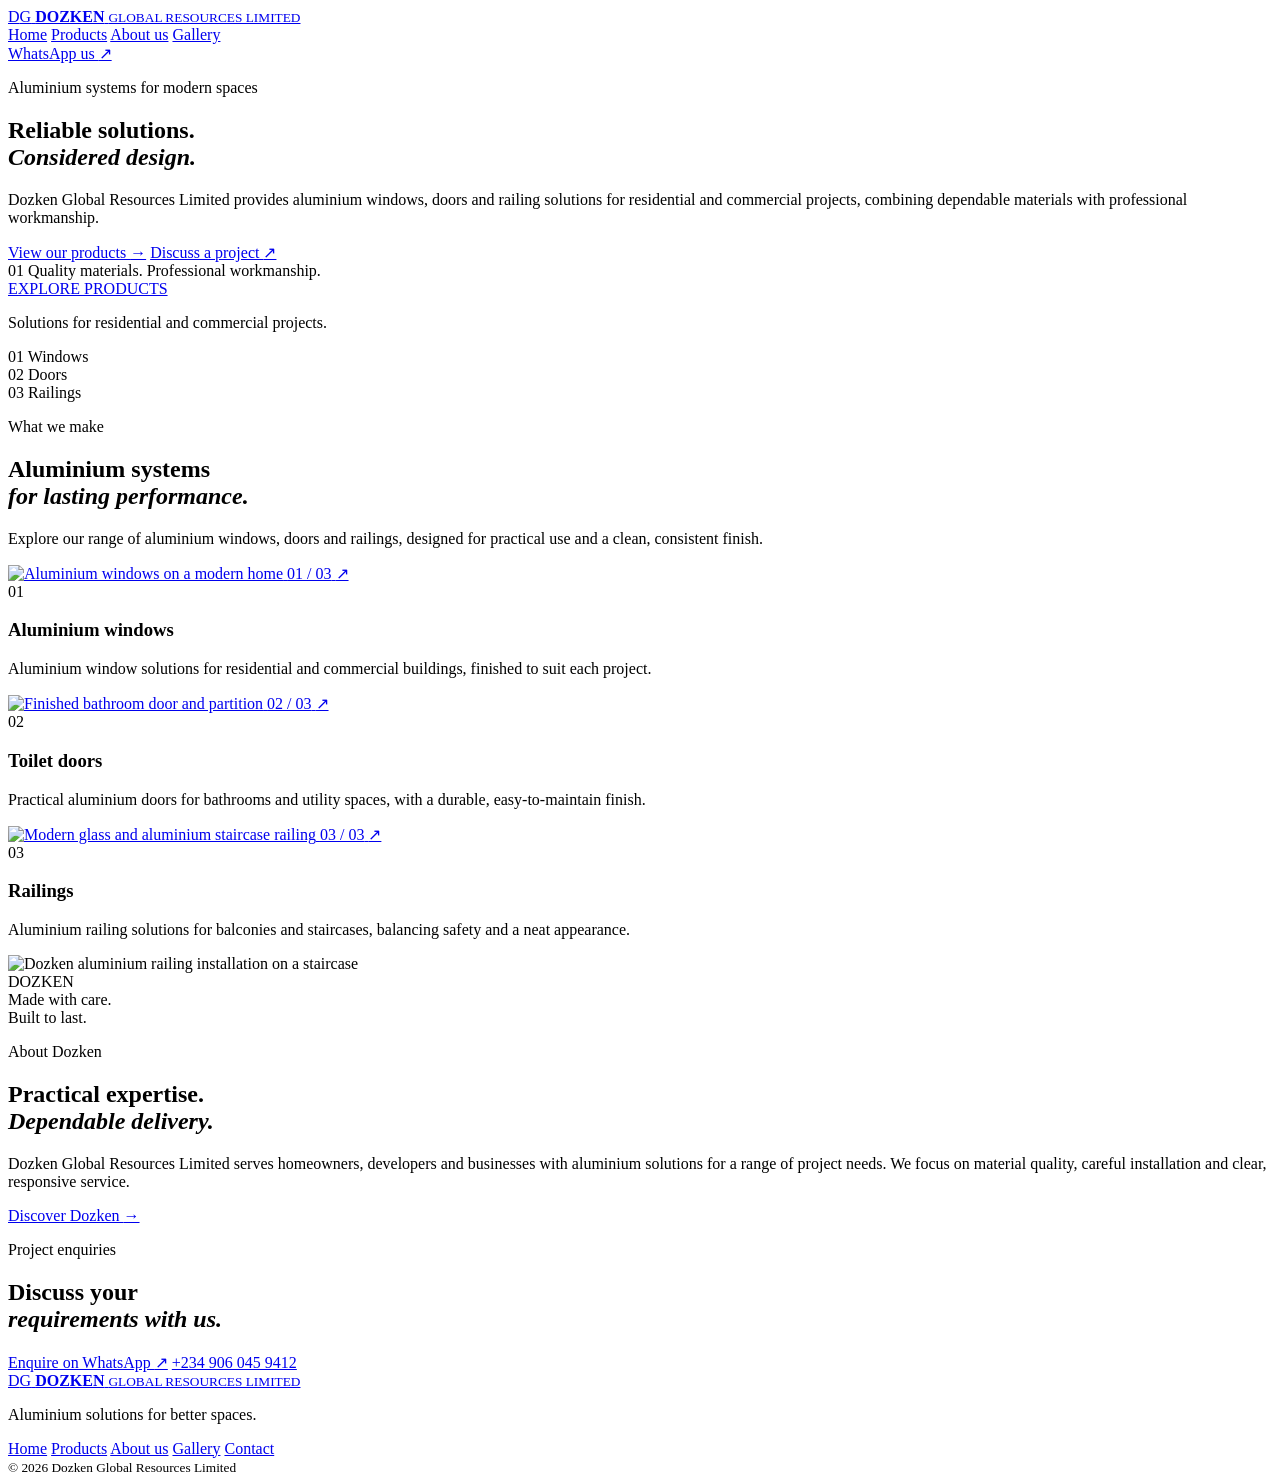
==== index.html @ 95964e06 "Add Dozken website pages" ====
<!DOCTYPE html>
<html lang="en">
<head>
    <meta charset="UTF-8">
    <meta name="viewport" content="width=device-width, initial-scale=1.0">
    <meta name="description" content="Dozken Global Resources Limited provides aluminium windows, doors and railing solutions for residential and commercial projects.">
    <meta name="theme-color" content="#14283b">
    <meta property="og:type" content="website">
    <meta property="og:title" content="Dozken Global Resources Limited | Aluminium Solutions">
    <meta property="og:description" content="Aluminium windows, doors and railing solutions for residential and commercial projects.">
    <title>Dozken Global Resources Limited | Aluminium Solutions</title>
    <link rel="stylesheet" href="prime.css">
</head>
<body>
    <header class="site-header">
        <a class="brand" href="prime.html" aria-label="Dozken Global Resources Limited home">
            <span class="brand-mark">D<span>G</span></span>
            <span class="brand-copy">
                <strong>DOZKEN</strong>
                <small>GLOBAL RESOURCES LIMITED</small>
            </span>
        </a>

        <nav class="main-nav" aria-label="Main navigation">
            <a href="prime.html" aria-current="page">Home</a>
            <a href="products.html">Products</a>
            <a href="about.html">About us</a>
            <a href="gallery.html">Gallery</a>
        </nav>

        <a class="header-cta" href="https://wa.me/2349060459412?text=Hello%20Dozken%20Global%20Resources%20Limited%2C%20I%20would%20like%20to%20make%20an%20enquiry." target="_blank" rel="noopener noreferrer">WhatsApp us <span aria-hidden="true">↗</span></a>
    </header>

    <main>
        <section class="hero" id="home">
            <div class="hero-shade"></div>
            <div class="hero-content">
                <p class="eyebrow"><span></span> Aluminium systems for modern spaces</p>
                <h1>Reliable solutions.<br><em>Considered design.</em></h1>
                <p class="hero-intro">Dozken Global Resources Limited provides aluminium windows, doors and railing solutions for residential and commercial projects, combining dependable materials with professional workmanship.</p>
                <div class="hero-actions">
                    <a class="button button-primary" href="products.html">View our products <span aria-hidden="true">→</span></a>
                    <a class="text-link" href="https://wa.me/2349060459412?text=Hello%20Dozken%20Global%20Resources%20Limited%2C%20I%20would%20like%20to%20discuss%20a%20project." target="_blank" rel="noopener noreferrer">Discuss a project <span aria-hidden="true">↗</span></a>
                </div>
            </div>
            <div class="hero-caption"><span>01</span> Quality materials. Professional workmanship.</div>
            <a class="scroll-cue" href="products.html" aria-label="Explore products"><span></span> EXPLORE PRODUCTS</a>
        </section>

        <section class="intro-strip" aria-label="Our promise">
            <p>Solutions for residential and commercial projects.</p>
            <div><span>01</span> Windows</div>
            <div><span>02</span> Doors</div>
            <div><span>03</span> Railings</div>
        </section>

        <section class="products section-wrap" id="products">
            <div class="section-heading">
                <div>
                    <p class="eyebrow dark-eyebrow"><span></span> What we make</p>
                    <h2>Aluminium systems<br><em>for lasting performance.</em></h2>
                </div>
                <p class="section-intro">Explore our range of aluminium windows, doors and railings, designed for practical use and a clean, consistent finish.</p>
            </div>

            <div class="product-grid">
                <article class="product-card">
                    <a class="product-image" href="products.html" aria-label="Explore aluminium windows">
                        <img src="img/dozken-logo-18.jpg" alt="Aluminium windows on a modern home">
                        <span class="image-number">01 / 03</span>
                        <span class="image-arrow" aria-hidden="true">↗</span>
                    </a>
                    <div class="product-info">
                        <div><span class="product-index">01</span><h3>Aluminium windows</h3></div>
                        <p>Aluminium window solutions for residential and commercial buildings, finished to suit each project.</p>
                    </div>
                </article>

                <article class="product-card">
                    <a class="product-image" href="products.html" aria-label="Explore toilet doors">
                        <img src="img/dozken-logo-33.jpg" alt="Finished bathroom door and partition">
                        <span class="image-number">02 / 03</span>
                        <span class="image-arrow" aria-hidden="true">↗</span>
                    </a>
                    <div class="product-info">
                        <div><span class="product-index">02</span><h3>Toilet doors</h3></div>
                        <p>Practical aluminium doors for bathrooms and utility spaces, with a durable, easy-to-maintain finish.</p>
                    </div>
                </article>

                <article class="product-card">
                    <a class="product-image" href="products.html" aria-label="Explore aluminium railings">
                        <img src="img/dozken-logo-31.jpg" alt="Modern glass and aluminium staircase railing">
                        <span class="image-number">03 / 03</span>
                        <span class="image-arrow" aria-hidden="true">↗</span>
                    </a>
                    <div class="product-info">
                        <div><span class="product-index">03</span><h3>Railings</h3></div>
                        <p>Aluminium railing solutions for balconies and staircases, balancing safety and a neat appearance.</p>
                    </div>
                </article>
            </div>
        </section>

        <section class="about">
            <div class="about-image">
                <img src="img/staircase-with-dozken-logo-upper-right.jpg" alt="Dozken aluminium railing installation on a staircase">
                <div class="image-note"><span>DOZKEN</span><br>Made with care.<br>Built to last.</div>
            </div>
            <div class="about-copy">
                <p class="eyebrow"><span></span> About Dozken</p>
                <h2>Practical expertise.<br><em>Dependable delivery.</em></h2>
                <p>Dozken Global Resources Limited serves homeowners, developers and businesses with aluminium solutions for a range of project needs. We focus on material quality, careful installation and clear, responsive service.</p>
                <a class="button button-outline" href="about.html">Discover Dozken <span aria-hidden="true">→</span></a>
            </div>
        </section>

        <section class="contact-band">
            <div>
                <p class="eyebrow"><span></span> Project enquiries</p>
                <h2>Discuss your<br><em>requirements with us.</em></h2>
            </div>
            <div class="contact-actions">
                <a class="button button-whatsapp" href="https://wa.me/2349060459412?text=Hello%20Dozken%20Global%20Resources%20Limited%2C%20I%20would%20like%20to%20make%20an%20enquiry." target="_blank" rel="noopener noreferrer">Enquire on WhatsApp <span aria-hidden="true">↗</span></a>
                <a class="contact-phone" href="tel:+2349060459412">+234 906 045 9412</a>
            </div>
        </section>
    </main>

    <footer class="site-footer">
        <a class="brand footer-brand" href="prime.html">
            <span class="brand-mark">D<span>G</span></span>
            <span class="brand-copy">
                <strong>DOZKEN</strong>
                <small>GLOBAL RESOURCES LIMITED</small>
            </span>
        </a>
        <p>Aluminium solutions for better spaces.</p>
        <nav aria-label="Footer navigation">
            <a href="prime.html">Home</a>
            <a href="products.html">Products</a>
            <a href="about.html">About us</a>
            <a href="gallery.html">Gallery</a>
            <a href="contact.html">Contact</a>
        </nav>
        <small class="copyright">© 2026 Dozken Global Resources Limited</small>
    </footer>
</body>
</html>
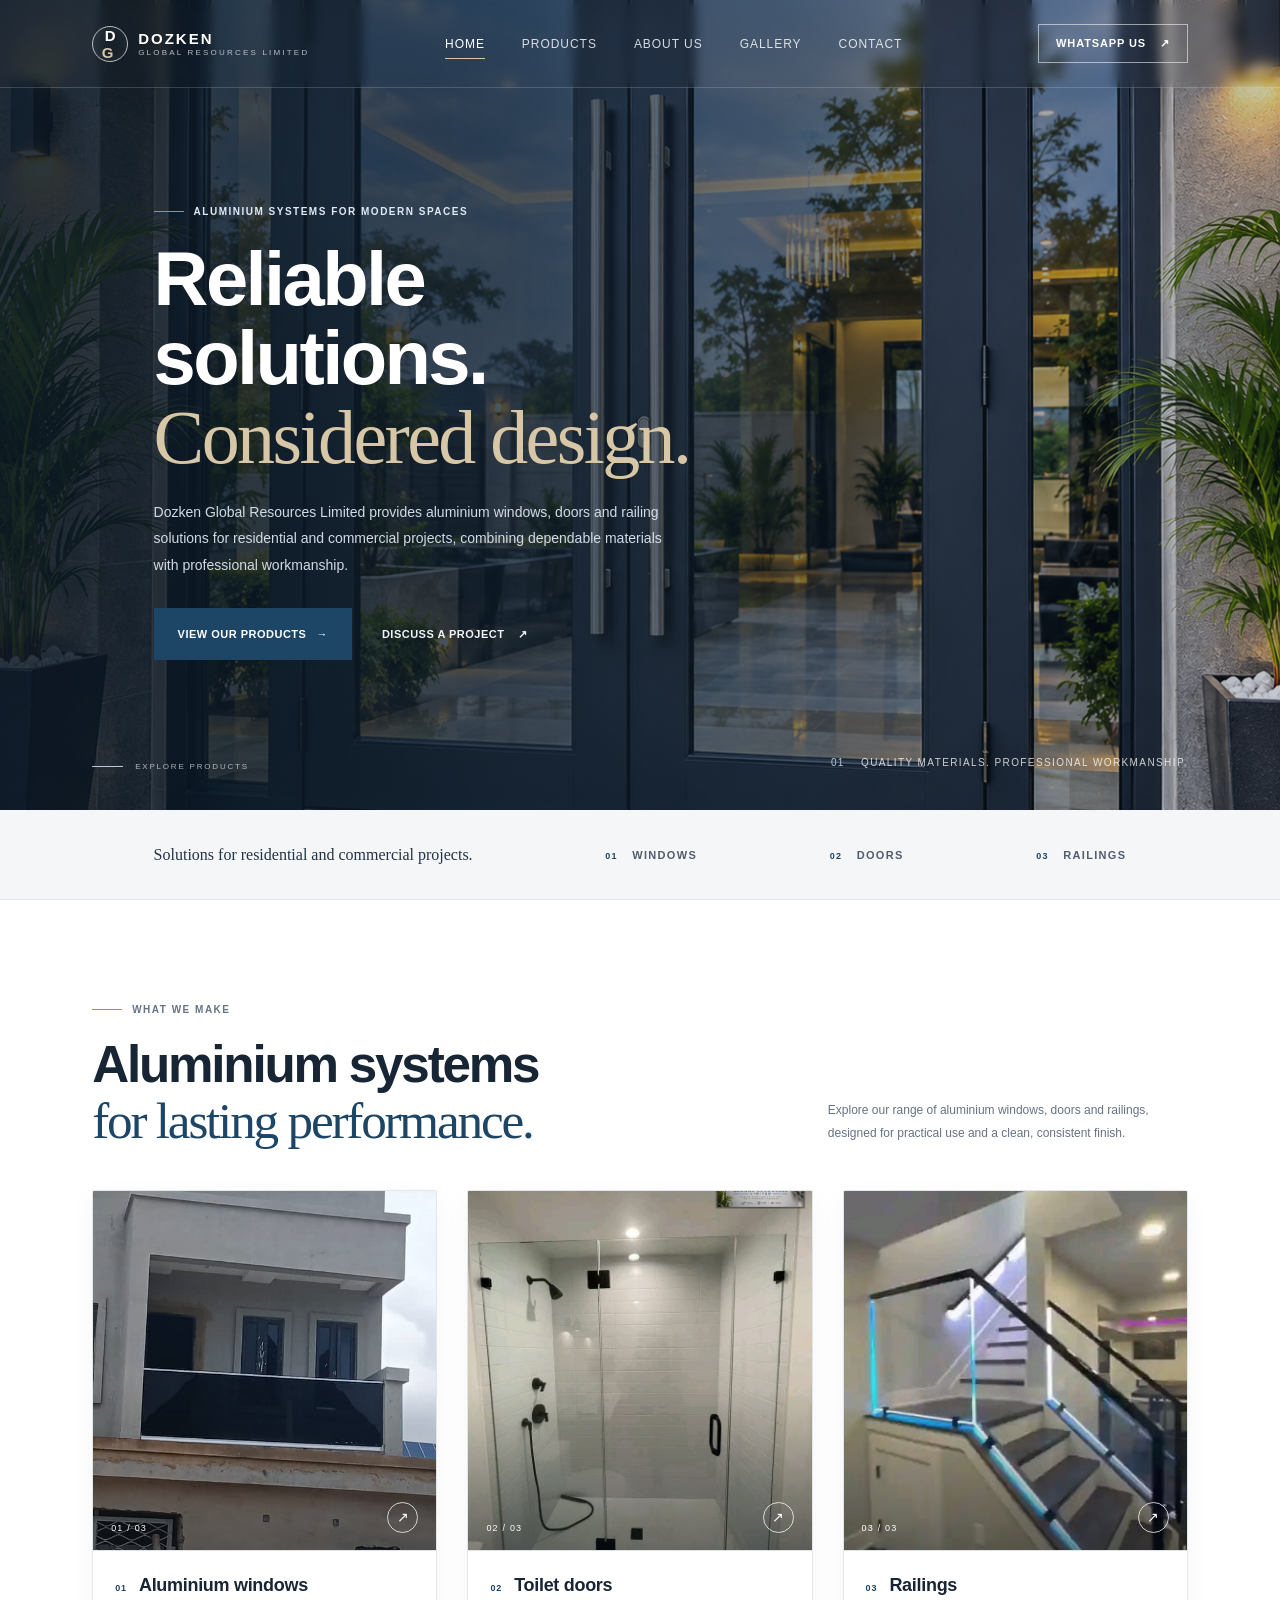
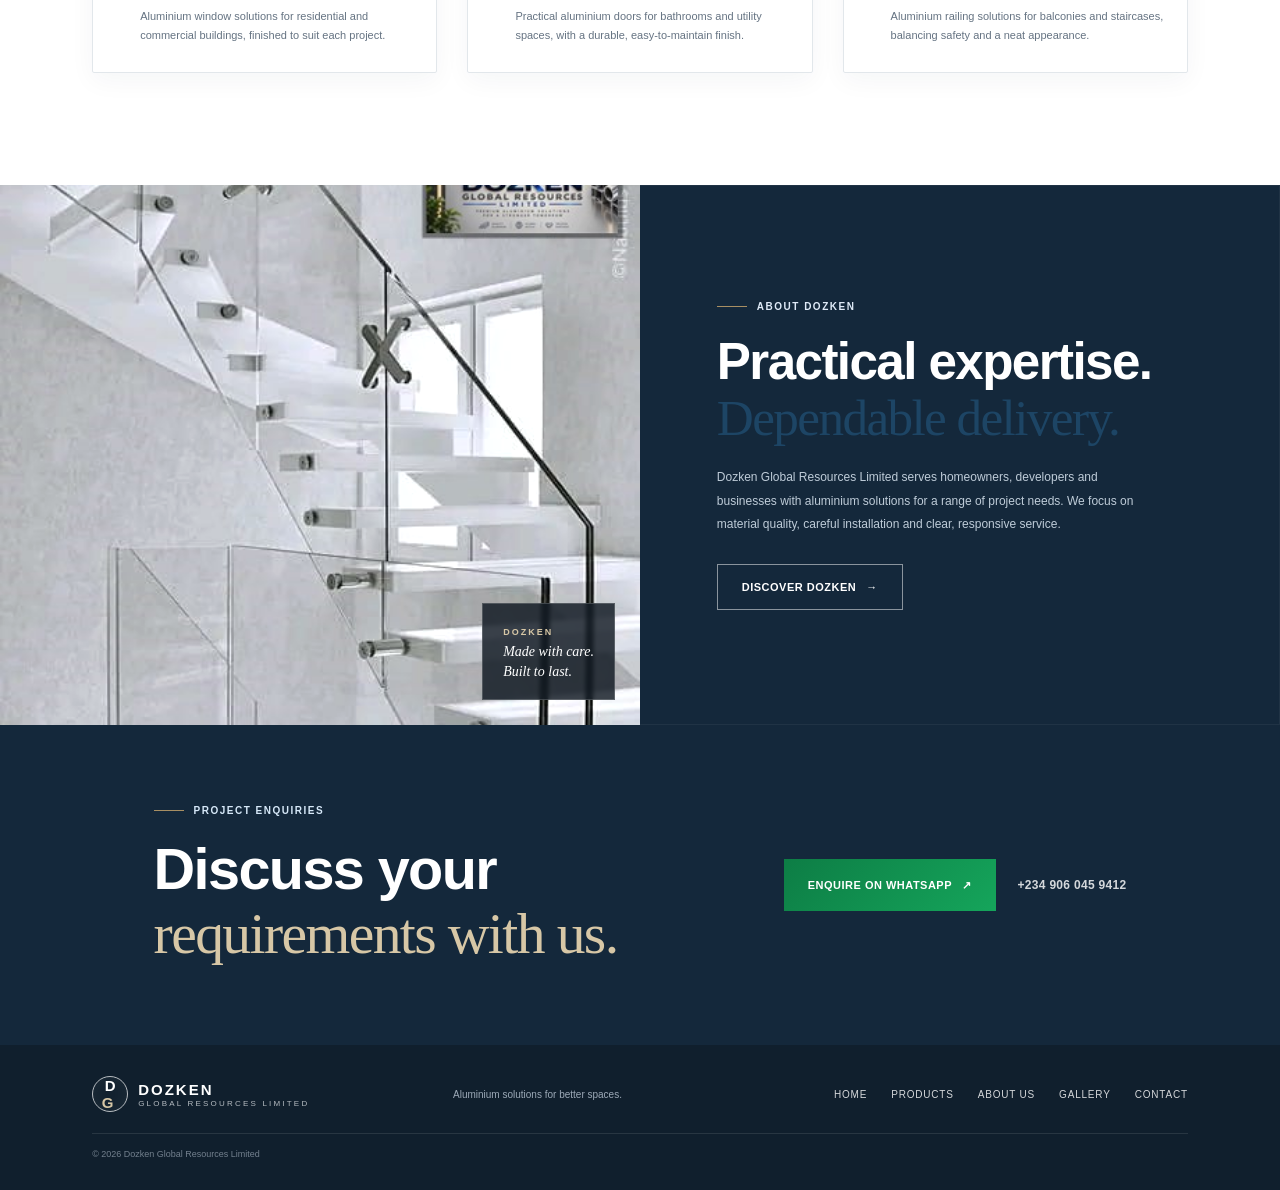
==== commit 91ca6cd8: "Fix website design and styling" ====
--- a/index.html
+++ b/index.html
@@ -9,11 +9,11 @@
     <meta property="og:title" content="Dozken Global Resources Limited | Aluminium Solutions">
     <meta property="og:description" content="Aluminium windows, doors and railing solutions for residential and commercial projects.">
     <title>Dozken Global Resources Limited | Aluminium Solutions</title>
-    <link rel="stylesheet" href="prime.css">
+    <link rel="stylesheet" href="index.css">
 </head>
 <body>
     <header class="site-header">
-        <a class="brand" href="prime.html" aria-label="Dozken Global Resources Limited home">
+        <a class="brand" href="index.html" aria-label="Dozken Global Resources Limited home">
             <span class="brand-mark">D<span>G</span></span>
             <span class="brand-copy">
                 <strong>DOZKEN</strong>
@@ -22,10 +22,11 @@
         </a>
 
         <nav class="main-nav" aria-label="Main navigation">
-            <a href="prime.html" aria-current="page">Home</a>
+            <a href="index.html" aria-current="page">Home</a>
             <a href="products.html">Products</a>
             <a href="about.html">About us</a>
             <a href="gallery.html">Gallery</a>
+            <a href="contact.html">Contact</a>
         </nav>
 
         <a class="header-cta" href="https://wa.me/2349060459412?text=Hello%20Dozken%20Global%20Resources%20Limited%2C%20I%20would%20like%20to%20make%20an%20enquiry." target="_blank" rel="noopener noreferrer">WhatsApp us <span aria-hidden="true">↗</span></a>
@@ -128,7 +129,7 @@
     </main>
 
     <footer class="site-footer">
-        <a class="brand footer-brand" href="prime.html">
+        <a class="brand footer-brand" href="index.html">
             <span class="brand-mark">D<span>G</span></span>
             <span class="brand-copy">
                 <strong>DOZKEN</strong>
@@ -137,7 +138,7 @@
         </a>
         <p>Aluminium solutions for better spaces.</p>
         <nav aria-label="Footer navigation">
-            <a href="prime.html">Home</a>
+            <a href="index.html">Home</a>
             <a href="products.html">Products</a>
             <a href="about.html">About us</a>
             <a href="gallery.html">Gallery</a>
--- a/index.css
+++ b/index.css
@@ -0,0 +1,1661 @@
+@import url('https://fonts.googleapis.com/css2?family=DM+Sans:wght@400;500;600;700&family=Manrope:wght@400;500;600;700;800&display=swap');
+
+:root {
+    --ink: #111a24;
+    --ink-soft: #1e2c3d;
+    --muted: #5d6977;
+    --blue: #123d66;
+    --blue-deep: #0a243d;
+    --blue-light: #b7d9ff;
+    --gold: #d2b07a;
+    --gold-soft: #f3dfb7;
+    --line: #e9edf2;
+    --panel: #f6f7f8;
+    --shadow: 0 28px 70px rgba(17, 26, 36, 0.12);
+    --serif: Georgia, "Times New Roman", serif;
+}
+
+* {
+    box-sizing: border-box;
+}
+
+html {
+    scroll-behavior: smooth;
+}
+
+body {
+    margin: 0;
+    color: var(--ink);
+    background: linear-gradient(180deg, #f9f8f6 0%, #ffffff 30%, #f8f7f4 100%);
+    font-family: "DM Sans", Arial, sans-serif;
+    -webkit-font-smoothing: antialiased;
+}
+
+a {
+    color: inherit;
+    text-decoration: none;
+}
+
+.site-header {
+    position: absolute;
+    z-index: 5;
+    top: 0;
+    left: 0;
+    display: flex;
+    width: 100%;
+    height: 88px;
+    align-items: center;
+    justify-content: space-between;
+    padding: 0 7.2%;
+    color: #fff;
+    border-bottom: 1px solid rgba(255, 255, 255, .17);
+    backdrop-filter: blur(6px);
+}
+
+.brand {
+    display: inline-flex;
+    align-items: center;
+    gap: 10px;
+}
+
+.brand-mark {
+    display: grid;
+    width: 36px;
+    height: 36px;
+    place-items: center;
+    color: #fff;
+    border: 1px solid rgba(255, 255, 255, 0.7);
+    border-radius: 50%;
+    font-family: "Manrope", sans-serif;
+    font-size: 15px;
+    font-weight: 800;
+    box-shadow: inset 0 0 20px rgba(255, 255, 255, 0.06);
+}
+
+.brand-mark span {
+    margin-left: -5px;
+    color: var(--gold-soft);
+}
+
+.brand-copy {
+    display: grid;
+    gap: 1px;
+}
+
+.brand-copy strong {
+    font-family: "Manrope", sans-serif;
+    font-size: 15px;
+    letter-spacing: 2px;
+}
+
+.brand-copy small {
+    color: rgba(244, 247, 250, 0.72);
+    font-size: 8px;
+    letter-spacing: 2.2px;
+}
+
+.main-nav {
+    display: flex;
+    align-items: center;
+    gap: 37px;
+}
+
+.main-nav a,
+.site-footer nav a {
+    color: rgba(255, 255, 255, .82);
+    font-size: 12px;
+    letter-spacing: .08em;
+    text-transform: uppercase;
+    transition: color .2s ease, opacity .2s ease;
+}
+
+.main-nav a:hover,
+.site-footer nav a:hover {
+    color: var(--gold-soft);
+}
+
+.header-cta {
+    padding: 12px 17px;
+    border: 1px solid rgba(255, 255, 255, .55);
+    font-size: 11px;
+    font-weight: 600;
+    letter-spacing: .08em;
+    text-transform: uppercase;
+    transition: background .2s ease, border-color .2s ease, transform .2s ease;
+}
+
+.header-cta:hover {
+    border-color: rgba(255, 255, 255, 0.9);
+    background: rgba(255, 255, 255, 0.08);
+    transform: translateY(-1px);
+}
+
+.header-cta span,
+.button span,
+.text-link span {
+    margin-left: 10px;
+}
+
+.hero {
+    position: relative;
+    display: flex;
+    min-height: 690px;
+    height: min(810px, 100vh);
+    align-items: center;
+    overflow: hidden;
+    color: #fff;
+    background: #18212b url("img/Modern Charcoal Glass Entryway.png") center 48% / cover no-repeat;
+    box-shadow: inset 0 -120px 160px rgba(0, 0, 0, 0.28);
+}
+
+.hero-shade {
+    position: absolute;
+    inset: 0;
+    background:
+        linear-gradient(90deg, rgba(8, 15, 22, 0.9) 0%, rgba(12, 19, 28, 0.78) 38%, rgba(12, 19, 28, 0.2) 100%),
+        linear-gradient(180deg, rgba(9, 14, 19, 0.38) 0%, rgba(9, 14, 19, 0.26) 100%);
+}
+
+.hero-content {
+    position: relative;
+    z-index: 1;
+    width: min(620px, 84%);
+    margin: 56px 0 0 12%;
+}
+
+.eyebrow {
+    display: flex;
+    align-items: center;
+    gap: 10px;
+    margin: 0 0 22px;
+    color: #dfeaf7;
+    font-size: 10px;
+    font-weight: 600;
+    letter-spacing: 2px;
+    text-transform: uppercase;
+}
+
+.eyebrow > span {
+    display: inline-block;
+    width: 30px;
+    height: 1px;
+    background: linear-gradient(90deg, var(--gold-soft), var(--blue-light));
+}
+h1,
+h2,
+h3,
+p {
+    margin-top: 0;
+}
+
+.hero h1,
+.section-heading h2,
+.about-copy h2,
+.contact-band h2 {
+    margin-bottom: 22px;
+    font-family: "Manrope", Arial, sans-serif;
+    font-weight: 600;
+    letter-spacing: -2.7px;
+}
+
+.hero h1 {
+    font-size: clamp(48px, 6vw, 82px);
+    line-height: 0.96;
+    letter-spacing: -3.2px;
+    text-shadow: 0 12px 34px rgba(0, 0, 0, 0.22);
+}
+
+h1 em,
+h2 em {
+    color: var(--gold-soft);
+    font-family: var(--serif);
+    font-weight: 400;
+}
+
+.hero-intro {
+    max-width: 470px;
+    margin-bottom: 30px;
+    color: rgba(219, 229, 239, 0.95);
+    font-size: 15px;
+    line-height: 1.9;
+}
+
+.hero-actions {
+    display: flex;
+    align-items: center;
+    gap: 30px;
+}
+
+.button {
+    display: inline-flex;
+    min-height: 52px;
+    align-items: center;
+    justify-content: center;
+    padding: 0 24px;
+    font-size: 11px;
+    font-weight: 700;
+    letter-spacing: .08em;
+    text-transform: uppercase;
+    transition: transform .2s ease, background .2s ease, box-shadow .2s ease;
+}
+
+.button:hover {
+    transform: translateY(-2px);
+}
+
+.button-primary {
+    color: #fff;
+    background: linear-gradient(135deg, #11395f 0%, #1a4f84 100%);
+    box-shadow: 0 20px 24px rgba(16, 54, 88, 0.28);
+}
+
+.button-primary:hover {
+    background: linear-gradient(135deg, #0f2e4d 0%, #143f6f 100%);
+}
+
+.text-link {
+    color: #f2f5f8;
+    font-size: 11px;
+    font-weight: 600;
+    letter-spacing: .08em;
+    text-transform: uppercase;
+}
+
+.hero-caption {
+    position: absolute;
+    right: 7.2%;
+    bottom: 42px;
+    color: rgba(255, 255, 255, .78);
+    font-size: 10px;
+    letter-spacing: 1px;
+}
+
+.hero-caption span {
+    margin-right: 12px;
+    color: var(--blue-light);
+}
+
+.scroll-cue {
+    position: absolute;
+    bottom: 39px;
+    left: 7.2%;
+    display: flex;
+    align-items: center;
+    gap: 12px;
+    color: rgba(255, 255, 255, .65);
+    font-size: 8px;
+    letter-spacing: 1.8px;
+}
+
+.scroll-cue span {
+    width: 31px;
+    height: 1px;
+    background: var(--blue-light);
+}
+
+.intro-strip {
+    display: flex;
+    min-height: 90px;
+    align-items: center;
+    justify-content: space-between;
+    padding: 20px 12%;
+    border-bottom: 1px solid var(--line);
+    background: linear-gradient(180deg, rgba(246, 247, 248, 0.8), rgba(255, 255, 255, 0.9));
+}
+
+.intro-strip p {
+    margin: 0;
+    color: var(--ink-soft);
+    font-family: var(--serif);
+    font-size: 18px;
+    font-style: italic;
+}
+
+.intro-strip div {
+    color: #4f5d6d;
+    font-size: 10px;
+    letter-spacing: .12em;
+    text-transform: uppercase;
+}
+
+.intro-strip div span {
+    margin-right: 10px;
+    color: var(--blue);
+    font-size: 9px;
+}
+
+.section-wrap {
+    max-width: 1320px;
+    margin: 0 auto;
+    padding: 112px 7.2% 120px;
+}
+
+.section-heading {
+    display: flex;
+    align-items: end;
+    justify-content: space-between;
+    margin-bottom: 43px;
+}
+
+.dark-eyebrow {
+    color: var(--muted);
+}
+
+.section-heading h2,
+.about-copy h2,
+.contact-band h2 {
+    margin-bottom: 0;
+    font-size: clamp(38px, 4vw, 54px);
+    line-height: 1.1;
+    letter-spacing: -1.8px;
+}
+
+.section-heading h2 em,
+.about-copy h2 em {
+    color: var(--blue);
+}
+
+.section-intro {
+    max-width: 360px;
+    margin: 0 0 5px;
+    color: var(--muted);
+    font-size: 12px;
+    line-height: 1.9;
+}
+
+.product-grid {
+    display: grid;
+    grid-template-columns: repeat(3, minmax(0, 1fr));
+    gap: 30px;
+}
+
+.product-card {
+    min-width: 0;
+    border: 1px solid rgba(17, 26, 36, 0.06);
+    border-radius: 22px;
+    background: rgba(255, 255, 255, 0.72);
+    box-shadow: 0 18px 38px rgba(17, 26, 36, 0.04);
+    overflow: hidden;
+}
+
+.product-image {
+    position: relative;
+    display: block;
+    height: 340px;
+    overflow: hidden;
+    background: #e9edf1;
+    border-bottom: 1px solid rgba(17, 26, 36, 0.04);
+}
+
+.product-image::after {
+    position: absolute;
+    inset: 55% 0 0;
+    background: linear-gradient(0deg, rgba(12, 20, 29, .45), transparent);
+    content: "";
+}
+
+.product-image img {
+    width: 100%;
+    height: 100%;
+    object-fit: cover;
+    transition: transform .45s ease;
+}
+
+.product-card:hover .product-image img {
+    transform: scale(1.04);
+}
+
+.image-number,
+.image-arrow {
+    position: absolute;
+    z-index: 1;
+    bottom: 17px;
+    color: #fff;
+}
+
+.image-number {
+    left: 18px;
+    font-size: 9px;
+    letter-spacing: 1.2px;
+}
+
+.image-arrow {
+    right: 18px;
+    display: grid;
+    width: 31px;
+    height: 31px;
+    place-items: center;
+    border: 1px solid rgba(255, 255, 255, .75);
+    border-radius: 50%;
+    font-size: 14px;
+}
+
+.product-info {
+    padding: 23px 20px 22px;
+}
+
+.product-info > div {
+    display: flex;
+    align-items: baseline;
+    gap: 12px;
+}
+
+.product-index {
+    color: var(--blue);
+    font-size: 9px;
+    font-weight: 700;
+    letter-spacing: .1em;
+    text-transform: uppercase;
+}
+
+.product-info h3 {
+    margin: 0;
+    font-family: "Manrope", Arial, sans-serif;
+    font-size: 17px;
+    font-weight: 600;
+    letter-spacing: -.3px;
+}
+
+.product-info p {
+    max-width: 330px;
+    margin: 11px 0 0 25px;
+    color: var(--muted);
+    font-size: 11px;
+    line-height: 1.8;
+}
+
+.about {
+    display: grid;
+    min-height: 540px;
+    grid-template-columns: 1fr 1fr;
+    background: linear-gradient(135deg, #0f1c2b 0%, #162738 100%);
+    color: #fff;
+    box-shadow: inset 0 0 0 1px rgba(255,255,255,0.05);
+}
+
+.about-image {
+    position: relative;
+    min-height: 540px;
+    overflow: hidden;
+}
+
+.about-image img {
+    position: absolute;
+    width: 100%;
+    height: 100%;
+    object-fit: cover;
+    object-position: center 38%;
+    filter: saturate(0.9) contrast(1.05);
+}
+
+.image-note {
+    position: absolute;
+    right: 25px;
+    bottom: 25px;
+    padding: 17px 20px;
+    color: #fff;
+    background: rgba(15, 24, 34, .82);
+    border: 1px solid rgba(255, 255, 255, .08);
+    font-family: var(--serif);
+    font-size: 14px;
+    font-style: italic;
+    line-height: 1.45;
+    backdrop-filter: blur(2px);
+}
+
+.image-note span {
+    color: var(--gold-soft);
+    font-family: "DM Sans", Arial, sans-serif;
+    font-size: 9px;
+    font-style: normal;
+    font-weight: 700;
+    letter-spacing: 2px;
+}
+
+.about-copy {
+    align-self: center;
+    max-width: 510px;
+    padding: 75px 12%;
+}
+
+.about-copy h2 {
+    margin-bottom: 20px;
+}
+
+.about-copy > p:not(.eyebrow) {
+    margin: 20px 0 27px;
+    color: rgba(214, 226, 238, 0.88);
+    font-size: 12px;
+    line-height: 1.95;
+}
+
+.button-outline {
+    min-height: 46px;
+    color: #fff;
+    border: 1px solid rgba(255, 255, 255, .5);
+}
+
+.button-outline:hover {
+    border-color: rgba(255,255,255,0.85);
+    background: rgba(255, 255, 255, 0.08);
+}
+
+.contact-band {
+    display: flex;
+    min-height: 320px;
+    align-items: center;
+    justify-content: space-between;
+    padding: 70px 12%;
+    color: #fff;
+    background: linear-gradient(110deg, #0b1a27 0%, #123d66 40%, #1d4365 100%);
+}
+
+.contact-band .eyebrow {
+    color: #d6e8f8;
+}
+
+.contact-band h2 {
+    font-size: clamp(38px, 4.5vw, 58px);
+}
+
+.contact-band h2 em {
+    color: #c4e1fc;
+}
+
+.button-light {
+    color: var(--ink);
+    background: #fff;
+}
+
+.button-light:hover {
+    background: #eaf4fd;
+}
+
+.button-whatsapp {
+    color: #fff;
+    background: linear-gradient(135deg, #0d7d45 0%, #15a55b 100%);
+    box-shadow: 0 18px 24px rgba(0, 0, 0, 0.16);
+}
+
+.button-whatsapp:hover {
+    background: linear-gradient(135deg, #0b6a3c 0%, #118a4a 100%);
+}
+
+.product-enquiry {
+    display: inline-flex;
+    align-items: center;
+    gap: 8px;
+    margin-top: 18px;
+    color: #8fe2ac;
+    font-size: 11px;
+    font-weight: 700;
+}
+
+.product-enquiry:hover,
+.product-enquiry:focus-visible {
+    color: #c3f5d2;
+}
+
+.contact-hero {
+    background-image:
+        linear-gradient(90deg, rgba(7, 12, 15, 0.9), rgba(7, 12, 15, 0.55)),
+        url("img/Luxury Charcoal Double Door Entrance.png");
+}
+
+.contact-panel {
+    display: flex;
+    max-width: 760px;
+    flex-direction: column;
+    align-items: center;
+    margin: 70px auto 100px;
+    padding: 60px 8%;
+    border: 1px solid var(--line);
+    border-radius: 28px;
+    background: linear-gradient(180deg, rgba(21, 32, 38, 1), rgba(14, 22, 27, 1));
+    box-shadow: var(--shadow);
+    text-align: center;
+}
+
+.contact-panel .eyebrow {
+    justify-content: center;
+}
+
+.contact-panel h2 {
+    margin-bottom: 16px;
+    font-family: "Manrope", Arial, sans-serif;
+    font-size: clamp(34px, 5vw, 48px);
+    letter-spacing: -1.5px;
+    line-height: 1.1;
+}
+
+.contact-panel h2 em {
+    color: var(--gold-soft);
+    font-family: var(--serif);
+    font-weight: 600;
+    font-style: normal;
+}
+
+.contact-panel > p:not(.eyebrow) {
+    max-width: 520px;
+    margin-bottom: 26px;
+    color: var(--muted);
+    font-size: 13px;
+    line-height: 1.9;
+}
+
+.contact-panel .contact-number {
+    margin: 18px 0 0 !important;
+    color: rgba(255, 255, 255, 0.7) !important;
+    font-size: 11px !important;
+}
+
+.site-footer {
+    display: grid;
+    min-height: 145px;
+    grid-template-columns: 1.1fr 1fr 1.3fr;
+    align-items: center;
+    gap: 18px;
+    padding: 30px 7.2%;
+    color: #fff;
+    background: linear-gradient(180deg, #0d1721 0%, #111a24 100%);
+}
+
+.site-footer > p {
+    margin: 0;
+    color: #9daab8;
+    font-size: 10px;
+}
+
+.site-footer nav {
+    display: flex;
+    justify-content: flex-end;
+    gap: 24px;
+    flex-wrap: wrap;
+}
+
+.site-footer nav a {
+    font-size: 10px;
+}
+
+.copyright {
+    grid-column: 1 / -1;
+    padding-top: 15px;
+    color: #73808e;
+    border-top: 1px solid rgba(255, 255, 255, .1);
+    font-size: 9px;
+}
+
+@media (max-width: 900px) {
+    .site-header {
+        padding: 0 5%;
+    }
+
+    .main-nav {
+        gap: 20px;
+    }
+
+    .hero-content {
+        margin-left: 9%;
+    }
+
+    .intro-strip {
+        padding-right: 7%;
+        padding-left: 7%;
+    }
+
+    .section-wrap {
+        padding-right: 5%;
+        padding-left: 5%;
+    }
+
+    .product-grid {
+        gap: 17px;
+    }
+
+    .product-image {
+        height: 290px;
+    }
+
+    .about-copy {
+        padding: 60px 9%;
+    }
+}
+
+@media (max-width: 640px) {
+    .site-header {
+        height: 72px;
+    }
+
+    .brand-mark {
+        width: 32px;
+        height: 32px;
+    }
+
+    .brand-copy strong {
+        font-size: 13px;
+    }
+
+    .brand-copy small {
+        font-size: 7px;
+    }
+
+    .main-nav {
+        position: absolute;
+        top: 72px;
+        right: 0;
+        left: 0;
+        justify-content: center;
+        gap: clamp(8px, 3vw, 18px);
+        padding: 13px 10px;
+        background: rgba(12, 20, 29, .84);
+    }
+
+    .main-nav a {
+        font-size: 10px;
+    }
+
+    .header-cta {
+        padding: 9px 10px;
+        font-size: 9px;
+    }
+
+    .contact-panel {
+        width: calc(100% - 32px);
+        margin: 48px auto 70px;
+        padding: 44px 7%;
+    }
+
+    .hero {
+        min-height: 670px;
+        height: 90vh;
+        max-height: 790px;
+        background-position: 58% center;
+    }
+
+    .hero-shade {
+        background: linear-gradient(90deg, rgba(10, 17, 26, .9), rgba(10, 17, 26, .55)), linear-gradient(0deg, rgba(10, 17, 26, .4), transparent 38%);
+    }
+
+    .hero-content {
+        width: 84%;
+        margin: 75px 0 0 8%;
+    }
+
+    .hero h1 {
+        font-size: clamp(43px, 12vw, 60px);
+        letter-spacing: -2px;
+    }
+
+    .hero-intro {
+        font-size: 13px;
+    }
+
+    .hero-caption {
+        right: 8%;
+        bottom: 25px;
+        font-size: 8px;
+    }
+
+    .scroll-cue {
+        bottom: 25px;
+        left: 8%;
+        font-size: 7px;
+    }
+
+    .intro-strip {
+        display: grid;
+        grid-template-columns: 1fr 1fr;
+        gap: 14px;
+        padding: 22px 8%;
+    }
+
+    .intro-strip p {
+        grid-column: 1 / -1;
+        font-size: 17px;
+    }
+
+    .section-wrap {
+        padding: 78px 8% 85px;
+    }
+
+    .section-heading {
+        display: block;
+        margin-bottom: 30px;
+    }
+
+    .section-heading h2,
+    .about-copy h2 {
+        font-size: 42px;
+    }
+
+    .section-intro {
+        margin-top: 17px;
+    }
+
+    .product-grid {
+        grid-template-columns: 1fr;
+        gap: 33px;
+    }
+
+    .product-image {
+        height: min(95vw, 390px);
+    }
+
+    .product-info {
+        padding-top: 17px;
+    }
+
+    .about {
+        grid-template-columns: 1fr;
+    }
+
+    .about-image {
+        min-height: 380px;
+    }
+
+    .about-copy {
+        padding: 55px 8% 65px;
+    }
+
+    .contact-band {
+        min-height: 300px;
+        align-items: flex-start;
+        flex-direction: column;
+        justify-content: center;
+        gap: 27px;
+        padding: 55px 8%;
+    }
+
+    .contact-band h2 {
+        font-size: 44px;
+    }
+
+    .site-footer {
+        grid-template-columns: 1fr 1fr;
+        padding: 30px 8%;
+    }
+
+    .site-footer > p {
+        grid-column: 1 / -1;
+        grid-row: 2;
+    }
+
+    .site-footer nav {
+        flex-wrap: wrap;
+        gap: 13px;
+    }
+}
+
+a:focus-visible {
+    outline: 2px solid var(--blue-light);
+    outline-offset: 4px;
+}
+
+.hero {
+    background-position: center 54%;
+}
+
+.hero h1 {
+    max-width: 620px;
+    font-size: clamp(54px, 7vw, 88px);
+    letter-spacing: -3.5px;
+}
+
+.hero-intro {
+    max-width: 480px;
+    font-size: 15px;
+}
+
+.intro-strip {
+    background: #f7f9fb;
+}
+
+.intro-strip p {
+    color: #233346;
+}
+
+.intro-strip div {
+    font-size: 11px;
+    font-weight: 600;
+}
+
+.products .section-heading h2 {
+    letter-spacing: -2.2px;
+}
+
+.product-image {
+    background: #e7ebef;
+}
+
+.product-image img {
+    object-position: center;
+}
+
+.contact-band {
+    background:
+        radial-gradient(ellipse at 86% 20%, rgba(44, 123, 194, .28), transparent 38%),
+        linear-gradient(110deg, #111a24, #1d3448);
+}
+
+.contact-actions {
+    display: flex;
+    align-items: center;
+    gap: 22px;
+}
+
+.contact-phone {
+    color: rgba(255, 255, 255, .82);
+    font-size: 12px;
+    font-weight: 600;
+    letter-spacing: .3px;
+}
+
+.contact-phone:hover {
+    color: #fff;
+}
+
+@media (prefers-reduced-motion: reduce) {
+    html {
+        scroll-behavior: auto;
+    }
+
+    *,
+    *::before,
+    *::after {
+        transition-duration: .01ms !important;
+        animation: none !important;
+    }
+}
+
+.hero {
+    background: #111a24;
+}
+
+.hero::before {
+    position: absolute;
+    z-index: 0;
+    inset: 0;
+    background: url("img/Modern Charcoal Glass Entryway.png") center 54% / cover no-repeat;
+    content: "";
+    animation: hero-arrive 24s ease-out both;
+}
+
+.hero-shade {
+    z-index: 1;
+}
+
+.hero-content,
+.hero-caption,
+.scroll-cue {
+    z-index: 2;
+}
+
+.hero-caption {
+    letter-spacing: .14em;
+    text-transform: uppercase;
+}
+
+.main-nav a {
+    position: relative;
+    padding: 8px 0;
+}
+
+.main-nav a[aria-current="page"] {
+    color: #fff;
+}
+
+.main-nav a[aria-current="page"]::after {
+    position: absolute;
+    right: 0;
+    bottom: 0;
+    left: 0;
+    height: 1px;
+    background: var(--gold-soft);
+    content: "";
+}
+
+.section-wrap {
+    padding-top: 128px;
+    padding-bottom: 132px;
+}
+
+.section-heading {
+    margin-bottom: 52px;
+}
+
+.product-card {
+    border-radius: 2px;
+    background: #fff;
+    box-shadow: 0 18px 42px rgba(17, 26, 36, 0.06);
+    transition: transform .35s ease, box-shadow .35s ease;
+}
+
+.product-card:hover {
+    transform: translateY(-5px);
+    box-shadow: 0 24px 54px rgba(17, 26, 36, 0.12);
+}
+
+.product-image {
+    height: 360px;
+    border-radius: 0;
+}
+
+.product-info {
+    padding: 24px 22px 26px;
+}
+
+.product-info h3 {
+    font-size: 18px;
+}
+
+.about {
+    position: relative;
+}
+
+.about-copy {
+    max-width: 590px;
+}
+
+.contact-band {
+    position: relative;
+    overflow: hidden;
+}
+
+.contact-band::after {
+    position: absolute;
+    top: -110px;
+    right: -80px;
+    width: 420px;
+    height: 420px;
+    border: 1px solid rgba(243, 223, 183, 0.18);
+    border-radius: 50%;
+    box-shadow: 0 0 0 34px rgba(243, 223, 183, 0.035), 0 0 0 68px rgba(243, 223, 183, 0.025);
+    content: "";
+    pointer-events: none;
+}
+
+.contact-band > * {
+    position: relative;
+    z-index: 1;
+}
+
+.contact-band h2 em {
+    color: var(--gold-soft);
+}
+
+.button-primary {
+    background: linear-gradient(135deg, #a9844d 0%, #d2b07a 100%);
+    color: #101923;
+}
+
+.button-primary:hover {
+    background: linear-gradient(135deg, #bd965d 0%, #e0c18c 100%);
+}
+
+@keyframes hero-arrive {
+    from {
+        transform: scale(1.055);
+    }
+
+    to {
+        transform: scale(1);
+    }
+}
+
+@media (max-width: 900px) {
+    .section-wrap {
+        padding-top: 100px;
+        padding-bottom: 108px;
+    }
+
+    .product-image {
+        height: 290px;
+    }
+}
+
+@media (max-width: 640px) {
+    .hero {
+        min-height: 670px;
+        height: 90vh;
+        max-height: 790px;
+    }
+
+    .hero::before {
+        background-position: 58% center;
+    }
+
+    .hero h1 {
+        font-size: clamp(42px, 11vw, 58px);
+        letter-spacing: -2px;
+    }
+
+    .section-wrap {
+        padding: 78px 8% 85px;
+    }
+
+    .section-heading {
+        margin-bottom: 30px;
+    }
+
+    .product-card:hover {
+        transform: none;
+    }
+
+    .product-image {
+        height: min(95vw, 390px);
+    }
+
+    .contact-band::after {
+        top: auto;
+        right: -190px;
+        bottom: -240px;
+        width: 340px;
+        height: 340px;
+    }
+}
+.page-hero {
+    display: flex;
+    min-height: 470px;
+    flex-direction: column;
+    align-items: flex-start;
+    justify-content: center;
+    padding: 90px max(8%, calc((100% - 1120px) / 2));
+    background:
+        linear-gradient(90deg, rgba(7, 12, 15, 0.9), rgba(7, 12, 15, 0.55)),
+        url("img/Luxury Charcoal Double Door Entrance.png") center 48% / cover no-repeat;
+}
+
+.page-hero h1 {
+    margin: 0 0 18px;
+    font-family: "Manrope", Arial, sans-serif;
+    font-size: clamp(44px, 6vw, 72px);
+    font-weight: 700;
+    letter-spacing: -2.7px;
+    line-height: 1;
+}
+
+.page-hero h1 em {
+    color: var(--gold-soft);
+    font-family: var(--serif);
+    font-weight: 600;
+    font-style: normal;
+}
+
+.page-hero > p:last-child {
+    max-width: 560px;
+    color: rgba(255, 255, 255, 0.78);
+    font-size: 15px;
+    line-height: 1.9;
+}
+
+.products-hero {
+    background-image:
+        linear-gradient(90deg, rgba(7, 12, 15, 0.9), rgba(7, 12, 15, 0.55)),
+        url("img/dozken-logo-18.jpg");
+}
+
+.about-hero {
+    background-image:
+        linear-gradient(90deg, rgba(7, 12, 15, 0.9), rgba(7, 12, 15, 0.55)),
+        url("img/staircase-with-dozken-logo-upper-right.jpg");
+}
+
+.gallery-hero {
+    background-image:
+        linear-gradient(90deg, rgba(7, 12, 15, 0.9), rgba(7, 12, 15, 0.55)),
+        url("img/dozken-logo-31.jpg");
+}
+
+.page-cta {
+    margin: 0 auto 6rem;
+    width: min(1200px, calc(100% - 40px));
+}
+
+.page-about {
+    margin-top: 40px;
+}
+
+.about-values {
+    display: grid;
+    grid-template-columns: repeat(3, minmax(0, 1fr));
+    gap: 1px;
+    margin: 0 auto 100px;
+    width: min(1200px, calc(100% - 40px));
+    overflow: hidden;
+    border: 1px solid var(--line);
+    border-radius: 24px;
+    background: var(--line);
+}
+
+.about-values > div {
+    min-height: 205px;
+    padding: 30px;
+    background: rgba(16, 29, 35, 0.96);
+}
+
+.about-values span {
+    color: var(--gold-soft);
+    font-size: 10px;
+    font-weight: 700;
+    letter-spacing: 0.15em;
+}
+
+.about-values h2 {
+    margin: 15px 0 8px;
+    font-size: 18px;
+}
+
+.about-values p {
+    color: var(--muted);
+    font-size: 12px;
+    line-height: 1.8;
+}
+
+.gallery-section {
+    max-width: 1320px;
+    margin: 0 auto;
+    padding: 80px 7.2% 20px;
+    scroll-margin-top: 125px;
+}
+
+.gallery-heading {
+    display: flex;
+    align-items: baseline;
+    gap: 16px;
+    margin-bottom: 24px;
+}
+
+.gallery-heading .eyebrow {
+    margin: 0;
+}
+
+.gallery-heading h2 {
+    font-family: "Manrope", Arial, sans-serif;
+    font-size: clamp(25px, 3vw, 36px);
+    letter-spacing: -1px;
+}
+
+.gallery-grid {
+    display: grid;
+    grid-template-columns: repeat(4, minmax(0, 1fr));
+    gap: 14px;
+}
+
+.gallery-grid img {
+    width: 100%;
+    height: 245px;
+    border: 1px solid var(--line);
+    border-radius: 14px;
+    background: var(--bg-panel);
+    object-fit: cover;
+}
+
+.gallery-section:last-of-type {
+    padding-bottom: 100px;
+}
+
+@media (max-width: 900px) {
+    .gallery-grid {
+        grid-template-columns: repeat(3, minmax(0, 1fr));
+    }
+
+    .gallery-grid img {
+        height: 220px;
+    }
+}
+
+@media (max-width: 640px) {
+    .page-hero {
+        min-height: 400px;
+        padding: 75px 8%;
+    }
+
+    .page-hero h1 {
+        font-size: clamp(42px, 12vw, 58px);
+        letter-spacing: -2px;
+    }
+
+    .page-hero > p:last-child {
+        font-size: 13px;
+    }
+
+    .page-cta {
+        margin-bottom: 4rem;
+    }
+
+    .about-values {
+        grid-template-columns: 1fr;
+        margin-bottom: 70px;
+    }
+
+    .about-values > div {
+        min-height: auto;
+    }
+
+    .gallery-section {
+        padding: 60px 8% 10px;
+    }
+
+    .gallery-grid {
+        grid-template-columns: repeat(2, minmax(0, 1fr));
+        gap: 10px;
+    }
+
+    .gallery-grid img {
+        height: 185px;
+        border-radius: 10px;
+    }
+
+    .hero h1 {
+        font-size: clamp(46px, 12vw, 64px);
+        letter-spacing: -2.4px;
+    }
+
+    .hero-intro {
+        font-size: 13px;
+    }
+
+    .contact-actions {
+        align-items: flex-start;
+        flex-direction: column;
+        gap: 16px;
+    }
+}
+
+:root {
+    --ink: #172534;
+    --ink-soft: #263b50;
+    --muted: #657382;
+    --blue: #1d4565;
+    --blue-deep: #14283b;
+    --blue-light: #b7c9d7;
+    --gold: #a88f63;
+    --gold-soft: #d7c7a6;
+    --line: #e2e7eb;
+    --panel: #f4f6f7;
+    --shadow: 0 18px 48px rgba(20, 40, 59, 0.08);
+}
+
+body {
+    background: #fff;
+}
+
+.hero {
+    box-shadow: none;
+}
+
+.hero::before {
+    animation: none;
+}
+
+.hero-shade {
+    background: linear-gradient(90deg, rgba(11, 24, 37, .88) 0%, rgba(15, 31, 46, .74) 42%, rgba(15, 31, 46, .22) 100%);
+}
+
+.hero h1 {
+    font-size: clamp(48px, 6vw, 76px);
+    font-weight: 600;
+    letter-spacing: -2.6px;
+    line-height: 1.04;
+    text-shadow: none;
+}
+
+.hero h1 em,
+.section-heading h2 em,
+.about-copy h2 em,
+.contact-band h2 em {
+    color: var(--gold-soft);
+    font-style: normal;
+}
+
+.hero-intro {
+    max-width: 510px;
+    font-size: 14px;
+}
+
+.eyebrow {
+    letter-spacing: 1.5px;
+}
+
+.eyebrow > span {
+    background: var(--gold);
+}
+
+.button {
+    font-weight: 600;
+    letter-spacing: .045em;
+}
+
+.button-primary {
+    color: #fff;
+    background: var(--blue);
+    box-shadow: none;
+}
+
+.button-primary:hover {
+    background: #173853;
+}
+
+.text-link {
+    letter-spacing: .045em;
+}
+
+.intro-strip {
+    background: #f4f6f7;
+}
+
+.intro-strip p {
+    font-size: 16px;
+    font-style: normal;
+}
+
+.section-wrap {
+    padding-top: 104px;
+    padding-bottom: 112px;
+}
+
+.section-heading {
+    margin-bottom: 40px;
+}
+
+.section-heading h2,
+.about-copy h2,
+.contact-band h2 {
+    letter-spacing: -1.6px;
+}
+
+.section-heading h2 em,
+.about-copy h2 em {
+    color: var(--blue);
+}
+
+.product-card {
+    border-color: var(--line);
+    box-shadow: 0 8px 26px rgba(20, 40, 59, .045);
+}
+
+.product-card:hover {
+    transform: translateY(-2px);
+    box-shadow: 0 14px 32px rgba(20, 40, 59, .08);
+}
+
+.about {
+    background: #14283b;
+}
+
+.image-note {
+    border-color: rgba(255, 255, 255, .18);
+    border-radius: 0;
+}
+
+.contact-band {
+    background: #14283b;
+}
+
+.contact-band::after {
+    display: none;
+}
+
+.contact-band h2 em {
+    color: var(--gold-soft);
+}
+
+.button-whatsapp {
+    box-shadow: none;
+}
+
+.site-footer {
+    background: #101f2d;
+}
+
+.page-hero {
+    background:
+        linear-gradient(90deg, rgba(11, 24, 37, .88), rgba(15, 31, 46, .56)),
+        url("img/Luxury Charcoal Double Door Entrance.png") center 48% / cover no-repeat;
+}
+
+.page-hero h1 em {
+    color: var(--gold-soft);
+    font-style: normal;
+}
+
+.about-values > div {
+    background: #14283b;
+}
+
+@media (max-width: 640px) {
+    .hero h1 {
+        font-size: clamp(42px, 11vw, 58px);
+        letter-spacing: -1.8px;
+    }
+
+    .section-wrap {
+        padding: 78px 8% 85px;
+    }
+}
+
+.hero::before {
+    animation: hero-arrive 22s cubic-bezier(.2, .65, .3, 1) both;
+}
+
+.hero-content > .eyebrow,
+.page-hero > .eyebrow {
+    animation: content-arrive .65s .08s both;
+}
+
+.hero h1,
+.page-hero h1 {
+    animation: content-arrive .75s .18s both;
+}
+
+.hero-intro,
+.page-hero > p:last-child {
+    animation: content-arrive .7s .3s both;
+}
+
+.hero-actions {
+    animation: content-arrive .7s .42s both;
+}
+
+.hero-caption,
+.scroll-cue {
+    animation: content-arrive .65s .55s both;
+}
+
+.product-card {
+    animation: content-arrive .65s both;
+}
+
+.product-card:nth-child(2) {
+    animation-delay: .12s;
+}
+
+.product-card:nth-child(3) {
+    animation-delay: .24s;
+}
+
+.page-hero {
+    position: relative;
+    isolation: isolate;
+    overflow: hidden;
+}
+
+.page-hero::before {
+    position: absolute;
+    z-index: -1;
+    inset: -2%;
+    background: inherit;
+    content: "";
+    animation: page-hero-arrive 18s cubic-bezier(.2, .65, .3, 1) both;
+}
+
+.contact-panel {
+    position: relative;
+    overflow: hidden;
+    border-color: rgba(215, 199, 166, .25);
+    border-radius: 4px;
+    animation: content-arrive .8s .18s both;
+}
+
+.contact-panel::before {
+    position: absolute;
+    top: 0;
+    left: 0;
+    width: 100%;
+    height: 2px;
+    background: linear-gradient(90deg, transparent, var(--gold), transparent);
+    content: "";
+}
+
+.contact-panel > * {
+    position: relative;
+}
+
+.button-whatsapp {
+    transition: transform .22s ease, box-shadow .22s ease, background .22s ease;
+}
+
+.button-whatsapp:hover {
+    transform: translateY(-2px);
+    box-shadow: 0 12px 24px rgba(0, 0, 0, .18);
+}
+
+.contact-number {
+    letter-spacing: .06em;
+}
+
+@keyframes content-arrive {
+    from {
+        opacity: 0;
+        transform: translateY(16px);
+    }
+
+    to {
+        opacity: 1;
+        transform: translateY(0);
+    }
+}
+
+@keyframes page-hero-arrive {
+    from {
+        transform: scale(1.045);
+    }
+
+    to {
+        transform: scale(1);
+    }
+}
+
+@media (prefers-reduced-motion: reduce) {
+    html {
+        scroll-behavior: auto;
+    }
+
+    *,
+    *::before,
+    *::after {
+        animation: none !important;
+        scroll-behavior: auto !important;
+        transition-duration: .01ms !important;
+    }
+}
